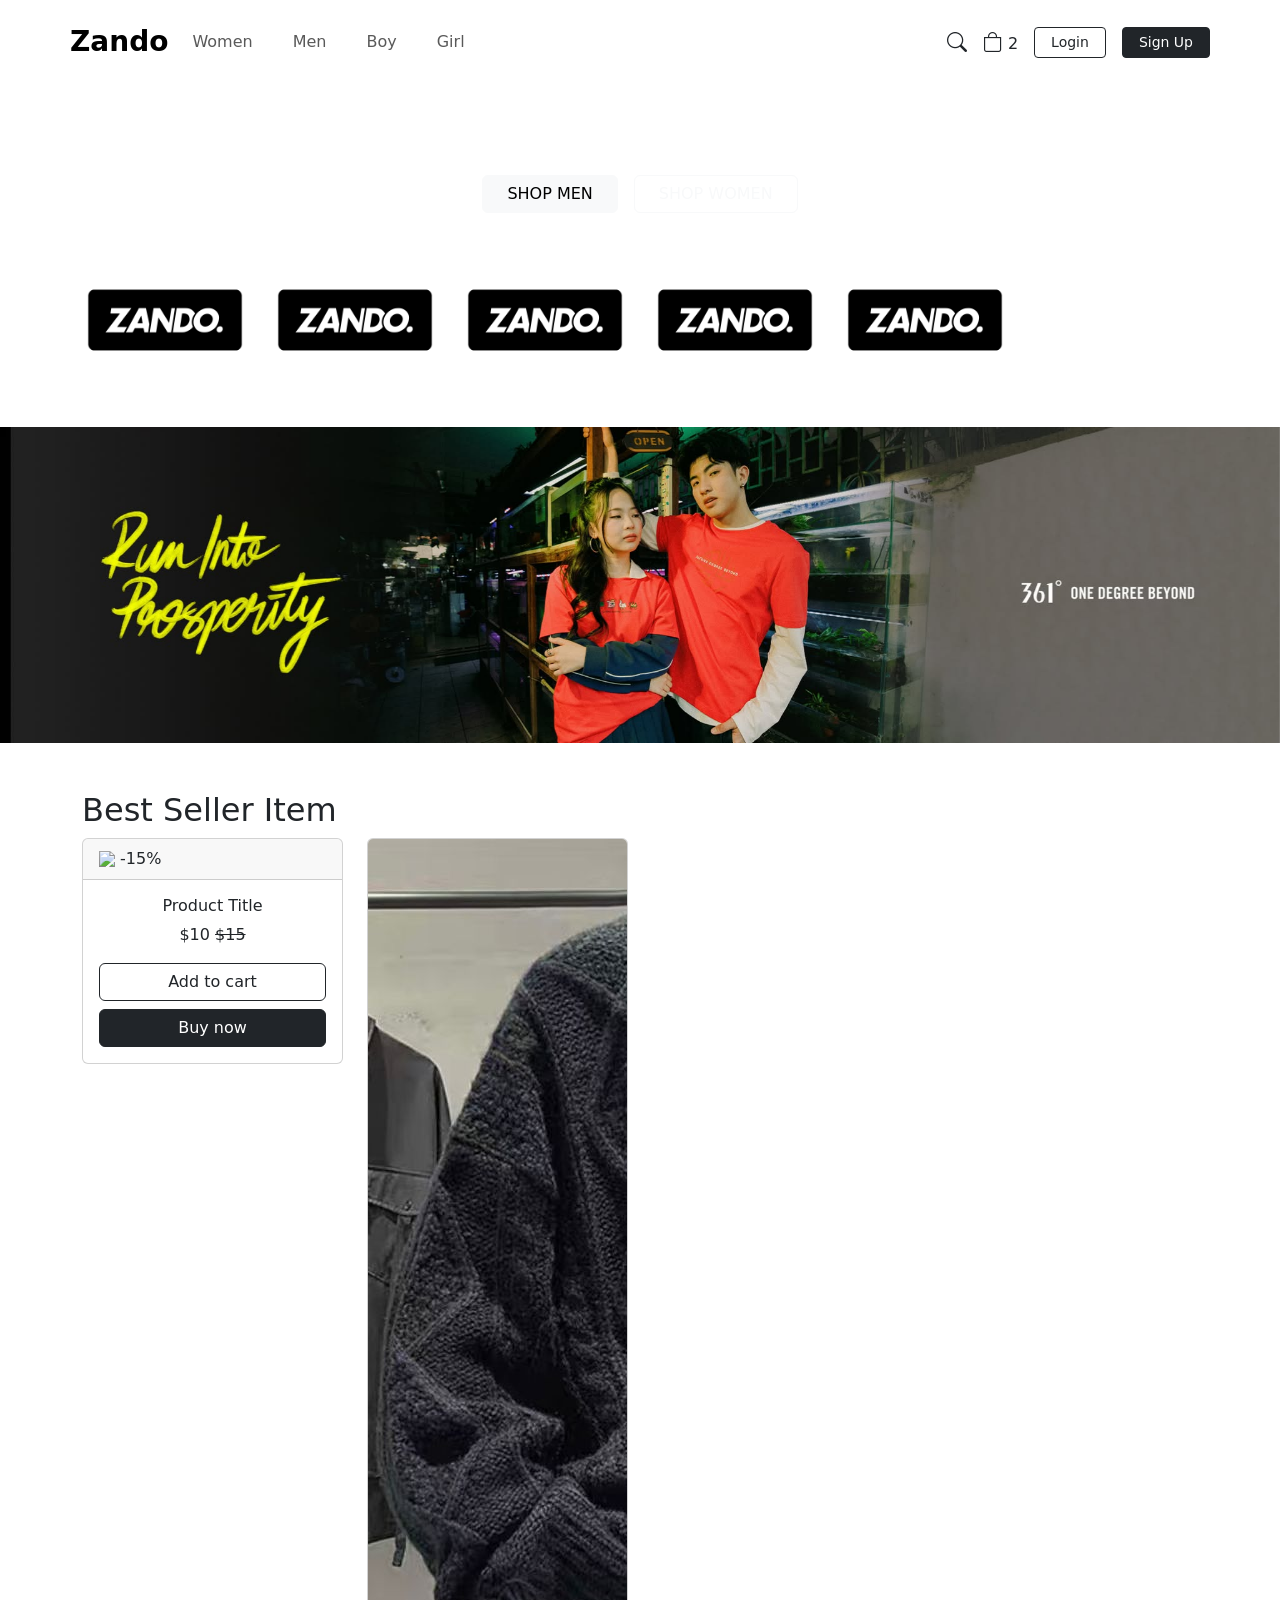
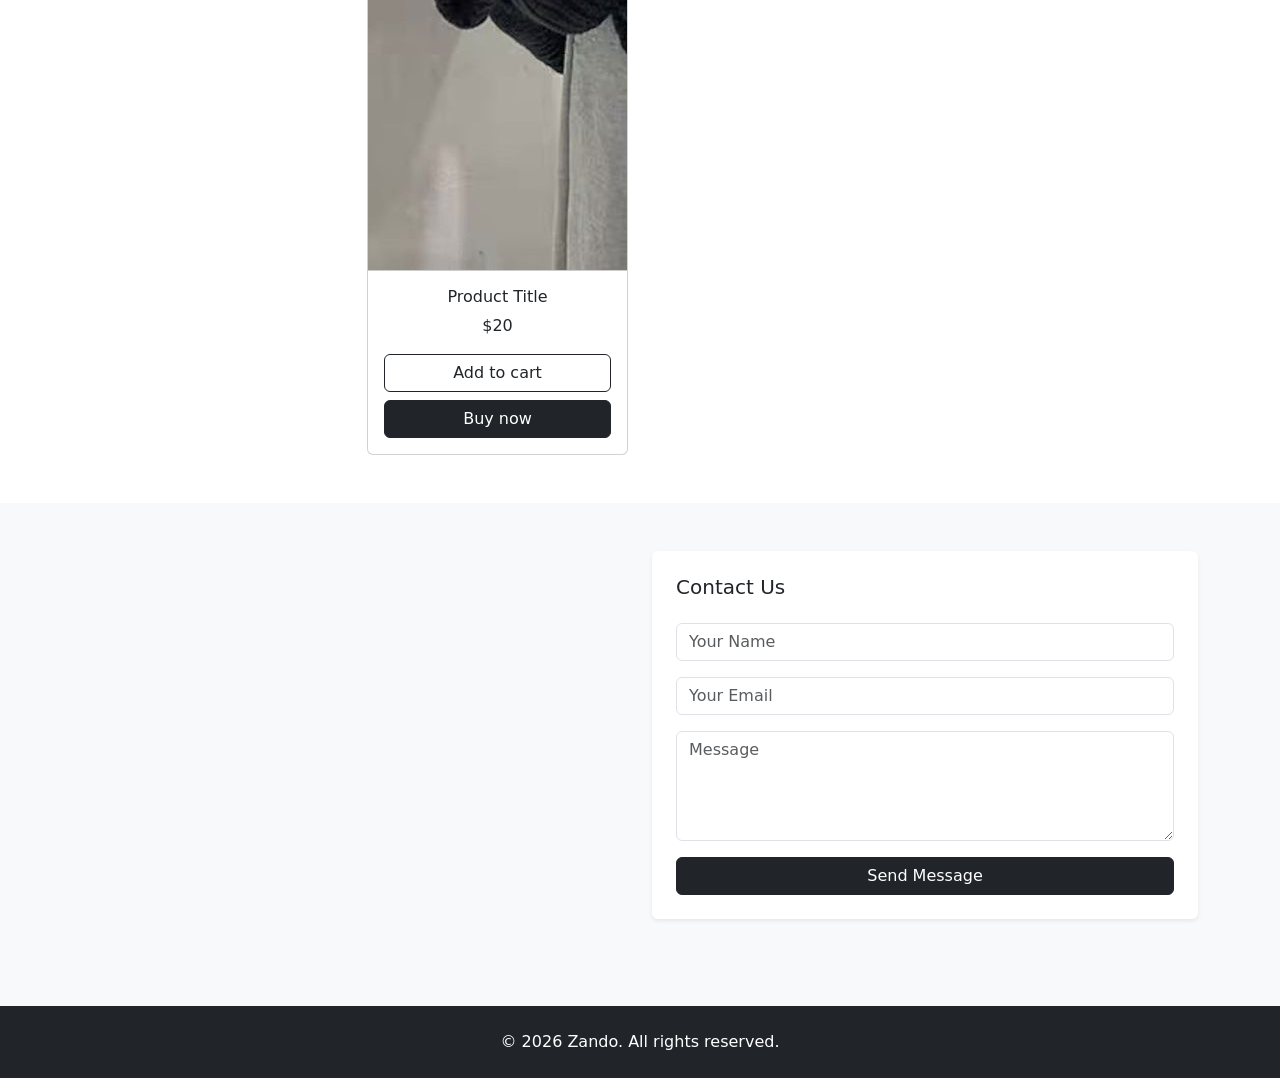
==== index.html @ ceed3d9d "add project files" ====
<!doctype html>
<html lang="en">
<head>
<meta charset="UTF-8" />
<meta name="viewport" content="width=device-width, initial-scale=1.0" />
<title>Zando</title>

<link rel="stylesheet" href="./bootstrap/css/bootstrap.min.css" />
<link rel="stylesheet" href="https://cdn.jsdelivr.net/npm/bootstrap-icons@1.13.1/font/bootstrap-icons.min.css"/>
<link rel="stylesheet" href="style.css" />

</head>
<body>

<!-- ================= HEADER ================= -->
<header class="sticky-top bg-white">
  <nav class="container navbar navbar-expand-lg py-3">

    <a class="navbar-brand fw-bold fs-3" href="#">Zando</a>

    <button class="navbar-toggler" data-bs-toggle="collapse" data-bs-target="#mainNav">
      <span class="navbar-toggler-icon"></span>
    </button>

    <div class="collapse navbar-collapse justify-content-between" id="mainNav">

      <ul class="navbar-nav gap-lg-4">
        <li class="nav-item"><a class="nav-link" href="#">Women</a></li>
        <li class="nav-item"><a class="nav-link" href="#">Men</a></li>
        <li class="nav-item"><a class="nav-link" href="#">Boy</a></li>
        <li class="nav-item"><a class="nav-link" href="#">Girl</a></li>
      </ul>

      <div class="d-flex align-items-center gap-3">
        <i class="bi bi-search fs-5"></i>
        <div class="position-relative">
          <i class="bi bi-bag fs-5"></i>
          <span class="cart-badge">2</span>
        </div>
        <button class="btn btn-outline-dark btn-sm px-3">Login</button>
        <button class="btn btn-dark btn-sm px-3">Sign Up</button>
      </div>

    </div>
  </nav>
</header>


<!-- ================= HERO BANNER ================= -->
<section id="banner-img" class="d-flex align-items-center justify-content-center text-center">
  <div>
    <h1 class="display-4 fw-bold text-white">New Collection 2026</h1>
    <div class="mt-4 d-flex gap-3 justify-content-center">
      <button class="btn btn-light px-4">SHOP MEN</button>
      <button class="btn btn-outline-light px-4">SHOP WOMEN</button>
    </div>
  </div>
</section>


<!-- ================= LOGO SECTION ================= -->
<div class="container py-4">
  <div class="row text-center g-4">
    <div class="col-6 col-md-3 col-lg-2"><img src="./assets/icon/Zando_Web-1.png" class="img-fluid logo-img"></div>
    <div class="col-6 col-md-3 col-lg-2"><img src="./assets/icon/Zando_Web-1.png" class="img-fluid logo-img"></div>
    <div class="col-6 col-md-3 col-lg-2"><img src="./assets/icon/Zando_Web-1.png" class="img-fluid logo-img"></div>
    <div class="col-6 col-md-3 col-lg-2"><img src="./assets/icon/Zando_Web-1.png" class="img-fluid logo-img"></div>
    <div class="col-6 col-md-3 col-lg-2"><img src="./assets/icon/Zando_Web-1.png" class="img-fluid logo-img"></div>
  </div>
</div>


<!-- ================= CAROUSEL ================= -->
<div id="carouselExample" class="carousel slide" data-bs-ride="carousel">
  <div class="carousel-inner">

    <div class="carousel-item active">
      <img src="./assets/image/banner1.jpg" class="d-block w-100">
    </div>

    <div class="carousel-item">
      <img src="./assets/image/banner2.jpg" class="d-block w-100">
    </div>

    <div class="carousel-item">
      <img src="./assets/image/banner3.jpg" class="d-block w-100">
    </div>

  </div>
</div>


<!-- ================= PRODUCT SECTION ================= -->
<section class="container py-5">
<h2>Best Seller Item</h2>
<div class="row g-4">

<!-- Product Card -->
<div class="col-12 col-md-6 col-lg-3">
  <div class="card product-card">
    <div class="card-header">
      <img src="./assets/image/cloth1.jpg">
      <span class="discount">-15%</span>
    </div>
    <div class="card-body text-center">
      <h6>Product Title</h6>
      <p class="price">$10 <del>$15</del></p>
      <button class="btn btn-outline-dark w-100 mb-2">Add to cart</button>
      <button class="btn btn-dark w-100">Buy now</button>
    </div>
  </div>
</div>

<!-- Duplicate cards as needed -->
<div class="col-12 col-md-6 col-lg-3">
  <div class="card product-card">
    <div class="card-header p-0 position-relative overflow-hidden">
      <img src="./assets/image/clothes1.jpg">
    </div>
    <div class="card-body text-center">
      <h6>Product Title</h6>
      <p class="price">$20</p>
      <button class="btn btn-outline-dark w-100 mb-2">Add to cart</button>
      <button class="btn btn-dark w-100">Buy now</button>
    </div>
  </div>
</div>

</div>
</section>


<!-- ================= CONTACT SECTION ================= -->
<section class="contact-section py-5 bg-light">
<div class="container">
<div class="row g-4">

<div class="col-md-6">
<iframe 
src="https://www.google.com/maps/embed?pb=!1m18!1m12!1m3!1d3919.419460138427!2d104.94253187490253!3d11.556373188633155!2m3!1f0!2f0!3f0!3m2!1i1024!2i768!4f13.1!3m3!1m2!1s0x310951adb4d4041d%3A0x8a90e729f62ad800!2sETEC%20Center!5e0!3m2!1sen!2skh!4v1690000000000"
width="100%" height="400" style="border:0;" loading="lazy"></iframe>
</div>

<div class="col-md-6">
<form class="p-4 bg-white shadow-sm rounded">
<h5 class="mb-4">Contact Us</h5>
<input type="text" class="form-control mb-3" placeholder="Your Name">
<input type="email" class="form-control mb-3" placeholder="Your Email">
<textarea class="form-control mb-3" rows="4" placeholder="Message"></textarea>
<button class="btn btn-dark w-100">Send Message</button>
</form>
</div>

</div>
</div>
</section>


<footer class="bg-dark text-white text-center py-4">
<p class="mb-0">© 2026 Zando. All rights reserved.</p>
</footer>

<script src="./bootstrap/js/bootstrap.bundle.min.js"></script>
</body>
</html>
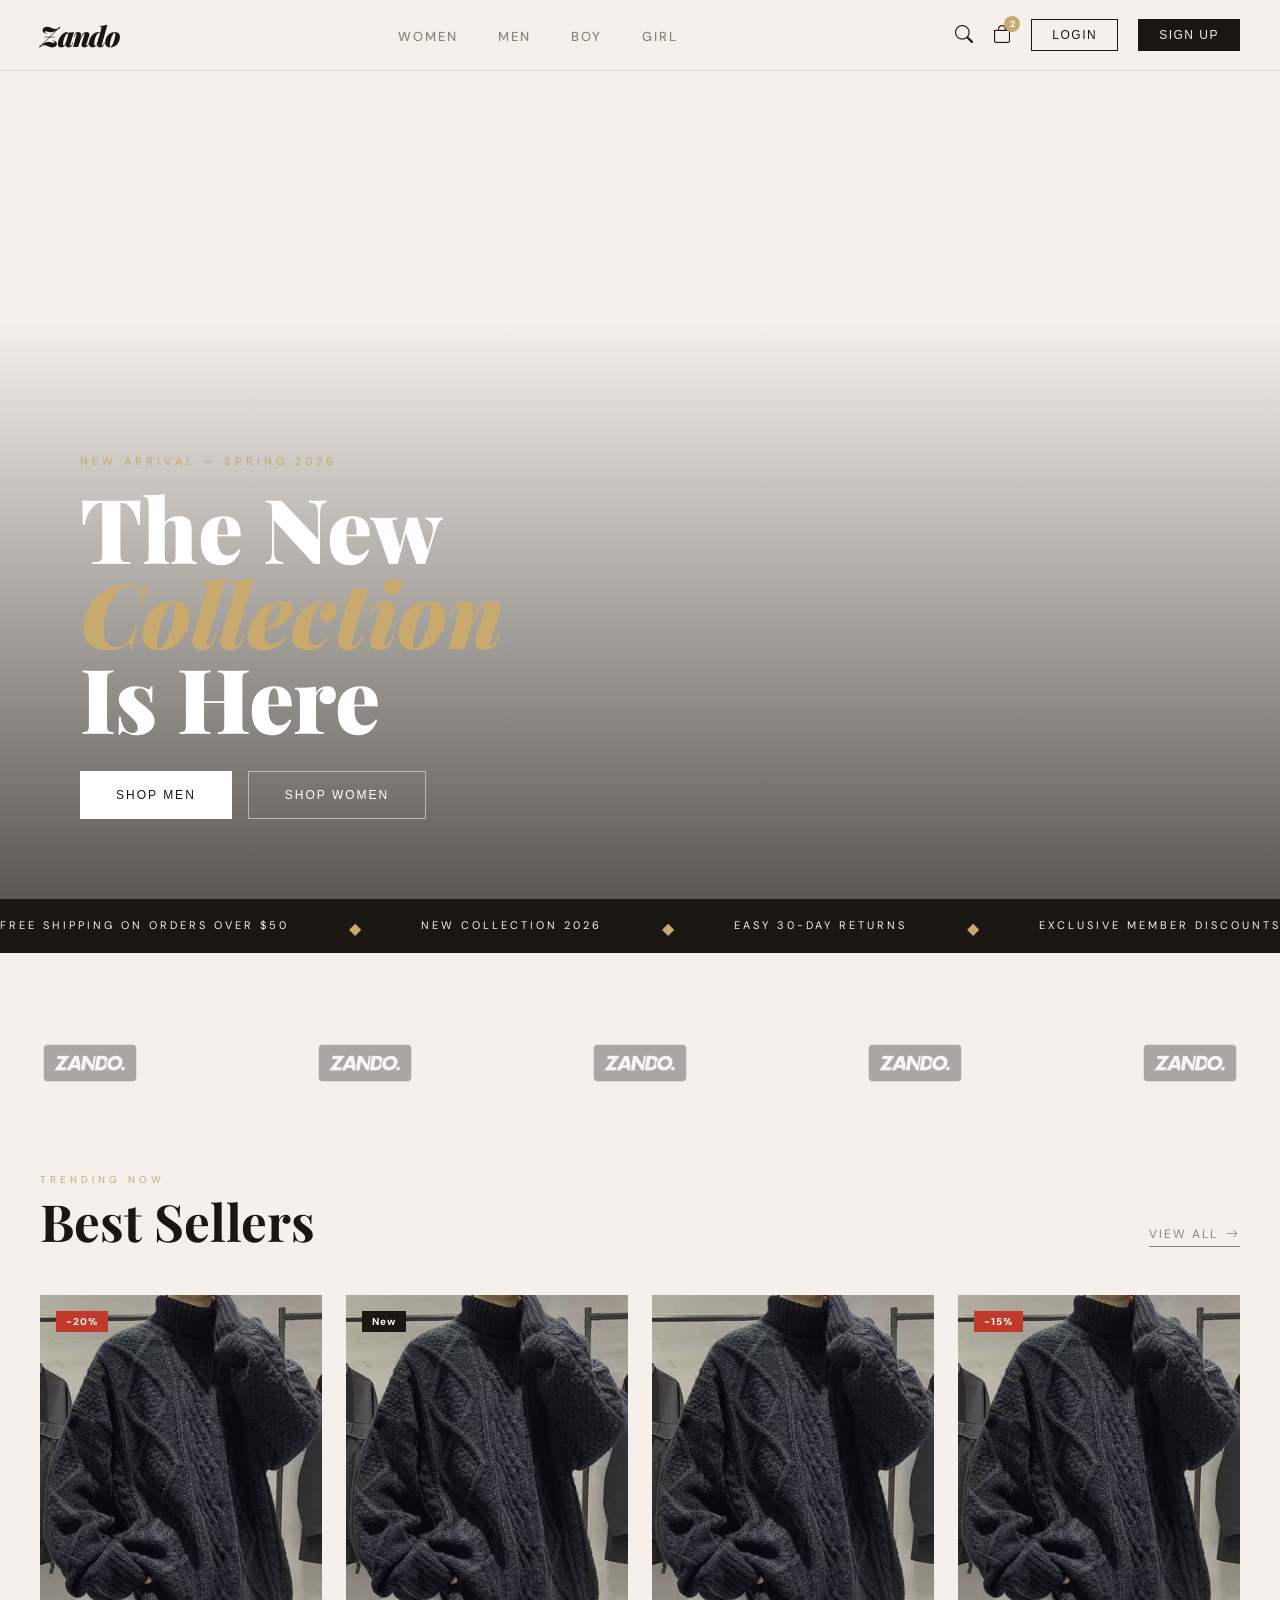
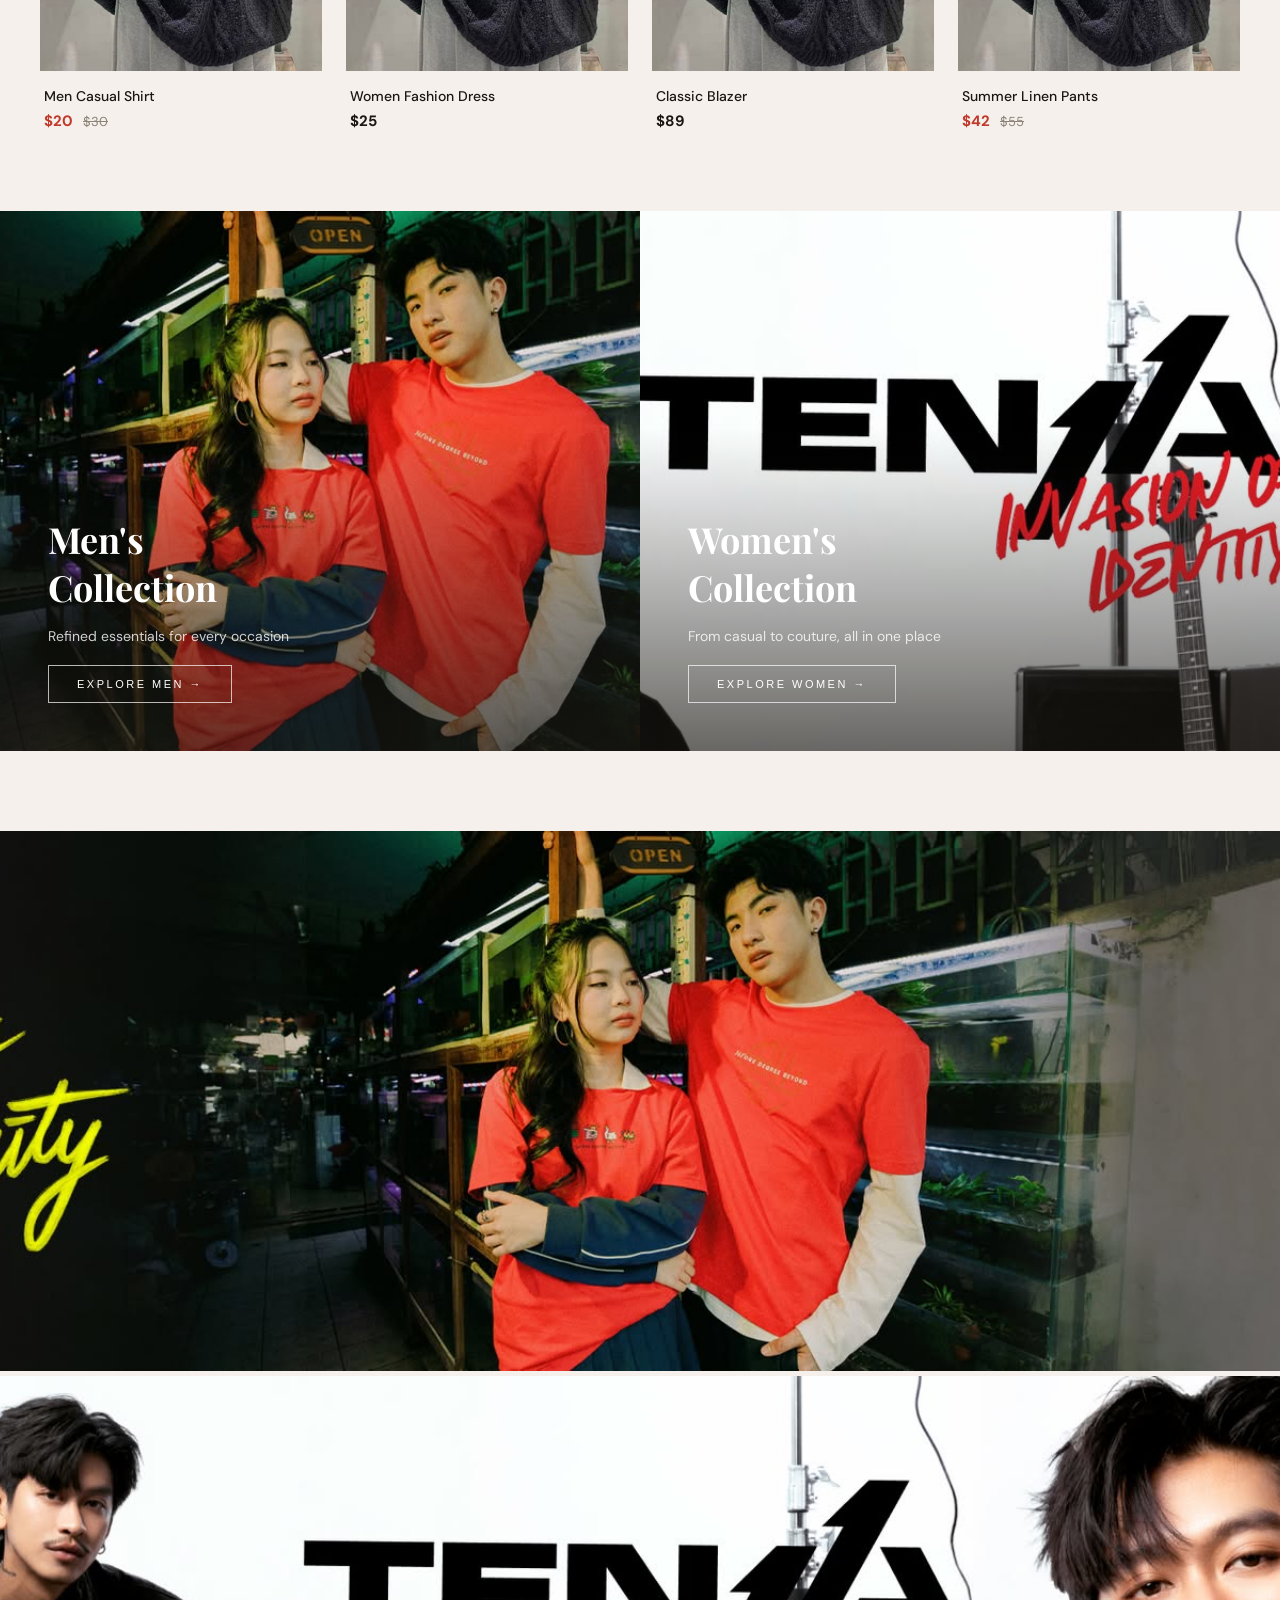
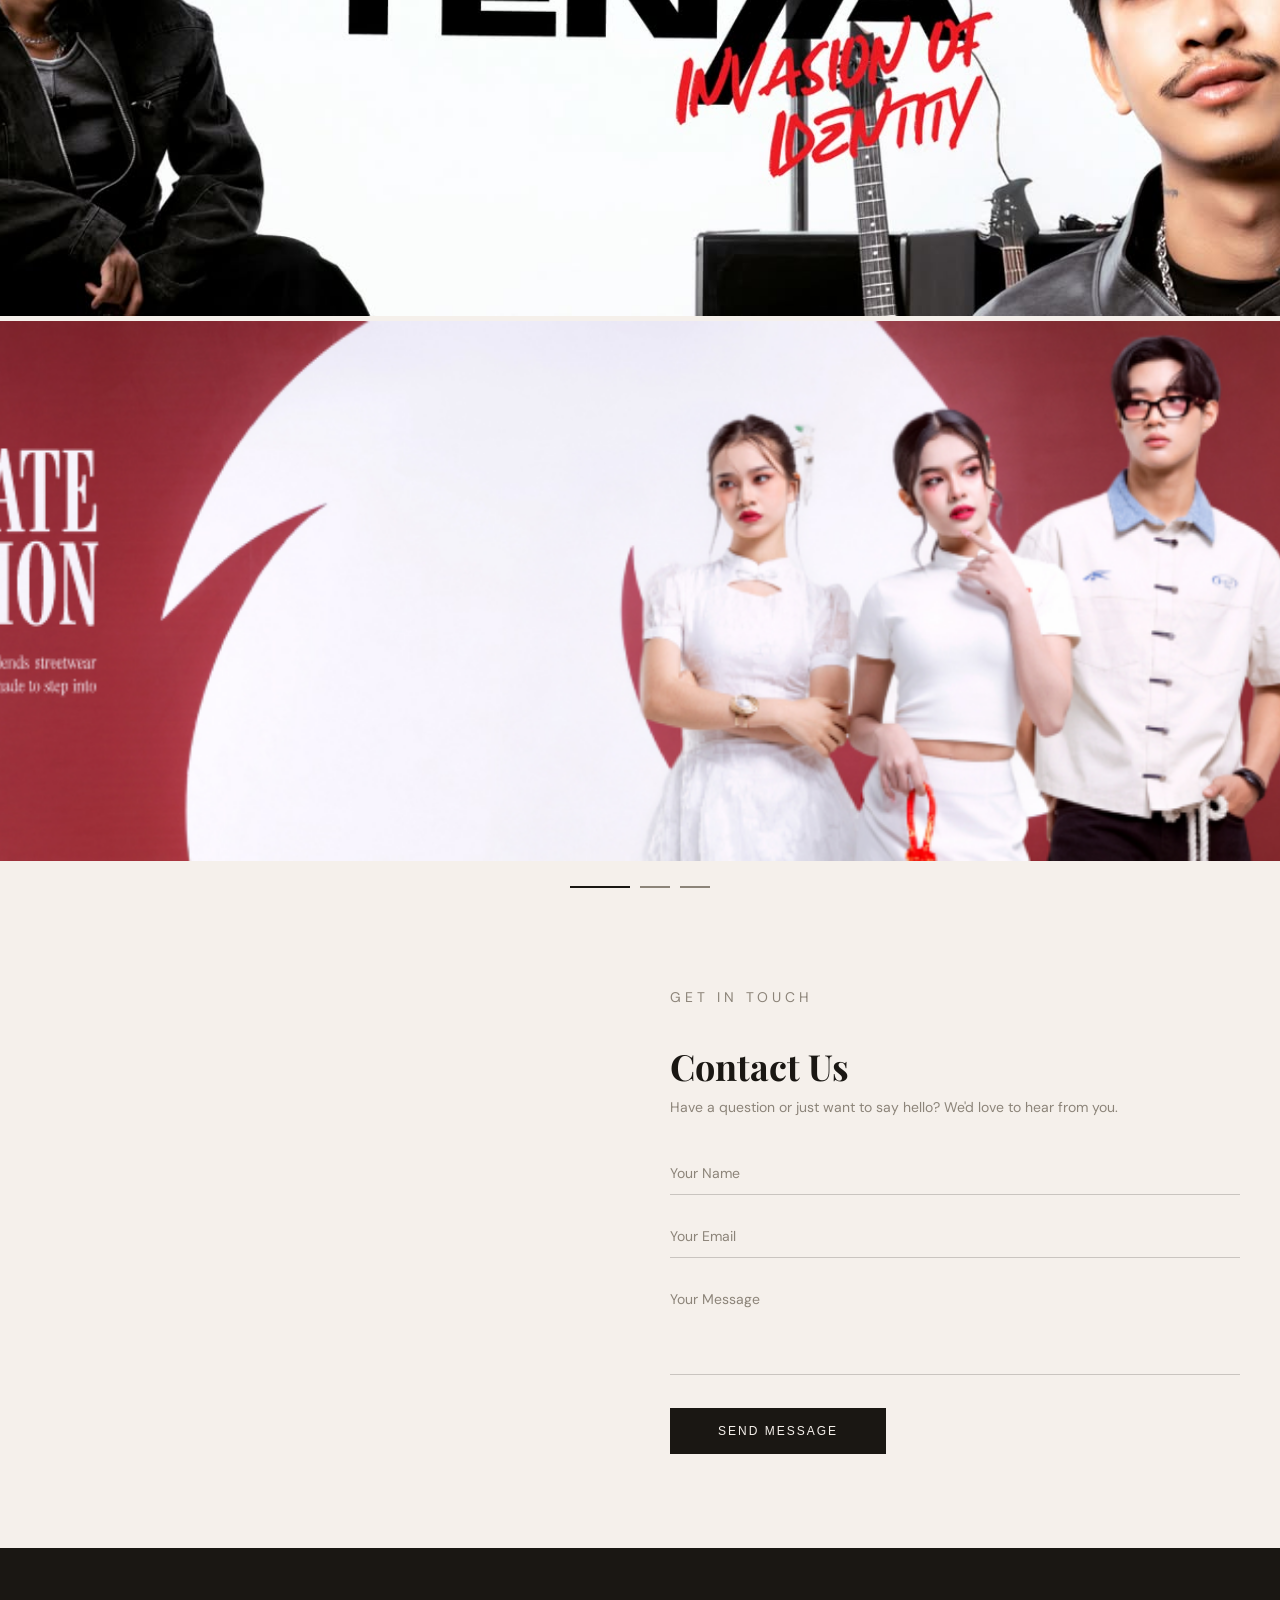
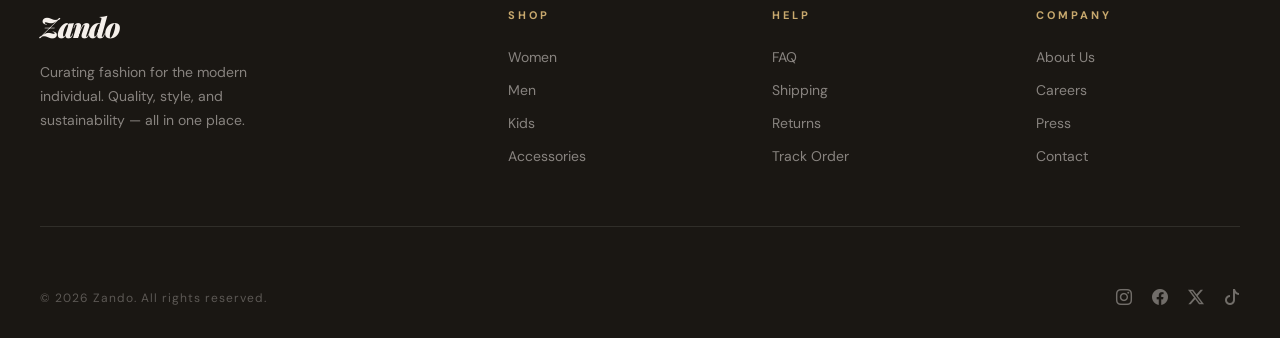
==== commit f049aba7: "Update" ====
--- a/index.html
+++ b/index.html
@@ -1,165 +1,348 @@
 <!doctype html>
 <html lang="en">
-<head>
-<meta charset="UTF-8" />
-<meta name="viewport" content="width=device-width, initial-scale=1.0" />
-<title>Zando</title>
-
-<link rel="stylesheet" href="./bootstrap/css/bootstrap.min.css" />
-<link rel="stylesheet" href="https://cdn.jsdelivr.net/npm/bootstrap-icons@1.13.1/font/bootstrap-icons.min.css"/>
-<link rel="stylesheet" href="style.css" />
-
-</head>
-<body>
-
-<!-- ================= HEADER ================= -->
-<header class="sticky-top bg-white">
-  <nav class="container navbar navbar-expand-lg py-3">
-
-    <a class="navbar-brand fw-bold fs-3" href="#">Zando</a>
-
-    <button class="navbar-toggler" data-bs-toggle="collapse" data-bs-target="#mainNav">
-      <span class="navbar-toggler-icon"></span>
-    </button>
-
-    <div class="collapse navbar-collapse justify-content-between" id="mainNav">
-
-      <ul class="navbar-nav gap-lg-4">
-        <li class="nav-item"><a class="nav-link" href="#">Women</a></li>
-        <li class="nav-item"><a class="nav-link" href="#">Men</a></li>
-        <li class="nav-item"><a class="nav-link" href="#">Boy</a></li>
-        <li class="nav-item"><a class="nav-link" href="#">Girl</a></li>
-      </ul>
-
-      <div class="d-flex align-items-center gap-3">
-        <i class="bi bi-search fs-5"></i>
-        <div class="position-relative">
-          <i class="bi bi-bag fs-5"></i>
-          <span class="cart-badge">2</span>
-        </div>
-        <button class="btn btn-outline-dark btn-sm px-3">Login</button>
-        <button class="btn btn-dark btn-sm px-3">Sign Up</button>
-      </div>
-
+  <head>
+    <meta charset="UTF-8" />
+    <meta name="viewport" content="width=device-width, initial-scale=1.0" />
+    <title>Zando — New Collection 2026</title>
+    <link rel="preconnect" href="https://fonts.googleapis.com" />
+    <link rel="preconnect" href="https://fonts.gstatic.com" crossorigin />
+    <link
+      href="https://fonts.googleapis.com/css2?family=Playfair+Display:ital,wght@0,400;0,700;0,900;1,400;1,700&family=DM+Sans:wght@300;400;500&display=swap"
+      rel="stylesheet"
+    />
+    <link
+      rel="stylesheet"
+      href="https://cdn.jsdelivr.net/npm/bootstrap-icons@1.13.1/font/bootstrap-icons.min.css"
+    />
+    <link rel="stylesheet" href="./style/style.css" />
+  </head>
+  <body>
+    <!-- ── HEADER ── -->
+    <header>
+      <nav>
+        <a class="logo" href="#">Zando</a>
+        <ul class="nav-links">
+          <li><a href="#">Women</a></li>
+          <li><a href="#">Men</a></li>
+          <li><a href="#">Boy</a></li>
+          <li><a href="#">Girl</a></li>
+        </ul>
+        <div class="nav-actions">
+          <span class="nav-icon"><i class="bi bi-search"></i></span>
+          <span class="nav-icon">
+            <i class="bi bi-bag"></i>
+            <span class="cart-badge">2</span>
+          </span>
+          <button class="btn-login">Login</button>
+          <button class="btn-signup">Sign Up</button>
+        </div>
+      </nav>
+    </header>
+
+    <!-- ── HERO ── -->
+    <section class="hero">
+      <div class="hero-content">
+        <p class="hero-eyebrow">New Arrival — Spring 2026</p>
+        <h1>The New<br /><em>Collection</em><br />Is Here</h1>
+        <div class="hero-cta">
+          <button class="btn-hero-primary">Shop Men</button>
+          <button class="btn-hero-secondary">Shop Women</button>
+        </div>
+      </div>
+    </section>
+
+    <!-- ── TICKER ── -->
+    <div class="ticker">
+      <div class="ticker-inner">
+        <span class="ticker-item">Free Shipping on Orders Over $50</span>
+        <span class="ticker-dot">◆</span>
+        <span class="ticker-item">New Collection 2026</span>
+        <span class="ticker-dot">◆</span>
+        <span class="ticker-item">Easy 30-Day Returns</span>
+        <span class="ticker-dot">◆</span>
+        <span class="ticker-item">Exclusive Member Discounts</span>
+        <span class="ticker-dot">◆</span>
+        <span class="ticker-item">Free Shipping on Orders Over $50</span>
+        <span class="ticker-dot">◆</span>
+        <span class="ticker-item">New Collection 2026</span>
+        <span class="ticker-dot">◆</span>
+        <span class="ticker-item">Easy 30-Day Returns</span>
+        <span class="ticker-dot">◆</span>
+        <span class="ticker-item">Exclusive Member Discounts</span>
+        <span class="ticker-dot">◆</span>
+      </div>
     </div>
-  </nav>
-</header>
-
-
-<!-- ================= HERO BANNER ================= -->
-<section id="banner-img" class="d-flex align-items-center justify-content-center text-center">
-  <div>
-    <h1 class="display-4 fw-bold text-white">New Collection 2026</h1>
-    <div class="mt-4 d-flex gap-3 justify-content-center">
-      <button class="btn btn-light px-4">SHOP MEN</button>
-      <button class="btn btn-outline-light px-4">SHOP WOMEN</button>
+
+    <!-- ── BRAND LOGOS ── -->
+    <div class="brands">
+      <div class="brands-grid">
+        <img
+          src="./assets/icon/Zando_Web-1.png"
+          class="brand-logo"
+          alt="Brand"
+        />
+        <img
+          src="./assets/icon/Zando_Web-1.png"
+          class="brand-logo"
+          alt="Brand"
+        />
+        <img
+          src="./assets/icon/Zando_Web-1.png"
+          class="brand-logo"
+          alt="Brand"
+        />
+        <img
+          src="./assets/icon/Zando_Web-1.png"
+          class="brand-logo"
+          alt="Brand"
+        />
+        <img
+          src="./assets/icon/Zando_Web-1.png"
+          class="brand-logo"
+          alt="Brand"
+        />
+      </div>
     </div>
-  </div>
-</section>
-
-
-<!-- ================= LOGO SECTION ================= -->
-<div class="container py-4">
-  <div class="row text-center g-4">
-    <div class="col-6 col-md-3 col-lg-2"><img src="./assets/icon/Zando_Web-1.png" class="img-fluid logo-img"></div>
-    <div class="col-6 col-md-3 col-lg-2"><img src="./assets/icon/Zando_Web-1.png" class="img-fluid logo-img"></div>
-    <div class="col-6 col-md-3 col-lg-2"><img src="./assets/icon/Zando_Web-1.png" class="img-fluid logo-img"></div>
-    <div class="col-6 col-md-3 col-lg-2"><img src="./assets/icon/Zando_Web-1.png" class="img-fluid logo-img"></div>
-    <div class="col-6 col-md-3 col-lg-2"><img src="./assets/icon/Zando_Web-1.png" class="img-fluid logo-img"></div>
-  </div>
-</div>
-
-
-<!-- ================= CAROUSEL ================= -->
-<div id="carouselExample" class="carousel slide" data-bs-ride="carousel">
-  <div class="carousel-inner">
-
-    <div class="carousel-item active">
-      <img src="./assets/image/banner1.jpg" class="d-block w-100">
+
+    <!-- ── BEST SELLERS ── -->
+    <section class="products-section">
+      <div class="section-header">
+        <div>
+          <p class="section-label">Trending Now</p>
+          <h2 class="section-title">Best Sellers</h2>
+        </div>
+        <a href="#" class="view-all"
+          >View All <i class="bi bi-arrow-right"></i
+        ></a>
+      </div>
+
+      <div class="products-grid">
+        <!-- Product 1 -->
+        <div class="product-card">
+          <div class="product-img-wrap">
+            <img src="./assets/image/clothes1.jpg" alt="Men Casual Shirt" />
+            <span class="badge-discount">−20%</span>
+            <button class="product-wishlist">
+              <i class="bi bi-heart"></i>
+            </button>
+            <div class="product-actions">
+              <button>Add to Cart</button>
+              <button>Buy Now</button>
+            </div>
+          </div>
+          <div class="product-info">
+            <p class="product-name">Men Casual Shirt</p>
+            <p class="product-price">
+              <span class="sale">$20</span> <del>$30</del>
+            </p>
+          </div>
+        </div>
+
+        <!-- Product 2 -->
+        <div class="product-card">
+          <div class="product-img-wrap">
+            <img src="./assets/image/clothes1.jpg" alt="Women Fashion Dress" />
+            <span class="badge-new">New</span>
+            <button class="product-wishlist">
+              <i class="bi bi-heart"></i>
+            </button>
+            <div class="product-actions">
+              <button>Add to Cart</button>
+              <button>Buy Now</button>
+            </div>
+          </div>
+          <div class="product-info">
+            <p class="product-name">Women Fashion Dress</p>
+            <p class="product-price">$25</p>
+          </div>
+        </div>
+
+        <!-- Product 3 -->
+        <div class="product-card">
+          <div class="product-img-wrap">
+            <img src="./assets/image/clothes1.jpg" alt="Classic Blazer" />
+            <button class="product-wishlist">
+              <i class="bi bi-heart"></i>
+            </button>
+            <div class="product-actions">
+              <button>Add to Cart</button>
+              <button>Buy Now</button>
+            </div>
+          </div>
+          <div class="product-info">
+            <p class="product-name">Classic Blazer</p>
+            <p class="product-price">$89</p>
+          </div>
+        </div>
+
+        <!-- Product 4 -->
+        <div class="product-card">
+          <div class="product-img-wrap">
+            <img src="./assets/image/clothes1.jpg" alt="Summer Linen Pants" />
+            <span class="badge-discount">−15%</span>
+            <button class="product-wishlist">
+              <i class="bi bi-heart"></i>
+            </button>
+            <div class="product-actions">
+              <button>Add to Cart</button>
+              <button>Buy Now</button>
+            </div>
+          </div>
+          <div class="product-info">
+            <p class="product-name">Summer Linen Pants</p>
+            <p class="product-price">
+              <span class="sale">$42</span> <del>$55</del>
+            </p>
+          </div>
+        </div>
+      </div>
+    </section>
+
+    <!-- ── SPLIT PROMO BANNER ── -->
+    <div class="split-banner">
+      <div class="split-panel">
+        <img src="./assets/image/banner1.jpg" alt="Men Collection" />
+        <div class="split-content">
+          <h3>Men's<br />Collection</h3>
+          <p style="font-size: 14px; margin-bottom: 20px; opacity: 0.8">
+            Refined essentials for every occasion
+          </p>
+          <button class="btn-split">Explore Men →</button>
+        </div>
+      </div>
+      <div class="split-panel">
+        <img src="./assets/image/banner2.jpg" alt="Women Collection" />
+        <div class="split-content">
+          <h3>Women's<br />Collection</h3>
+          <p style="font-size: 14px; margin-bottom: 20px; opacity: 0.8">
+            From casual to couture, all in one place
+          </p>
+          <button class="btn-split">Explore Women →</button>
+        </div>
+      </div>
     </div>
 
-    <div class="carousel-item">
-      <img src="./assets/image/banner2.jpg" class="d-block w-100">
+    <!-- ── CAROUSEL ── -->
+    <div class="carousel-section">
+      <div id="mainCarousel" class="carousel slide" data-bs-ride="carousel">
+        <div class="carousel-inner">
+          <div class="carousel-item active">
+            <img src="./assets/image/banner1.jpg" alt="Banner 1" />
+          </div>
+          <div class="carousel-item">
+            <img src="./assets/image/banner2.jpg" alt="Banner 2" />
+          </div>
+          <div class="carousel-item">
+            <img src="./assets/image/banner3.jpg" alt="Banner 3" />
+          </div>
+        </div>
+      </div>
+      <div class="carousel-indicators-custom">
+        <button class="ci active" onclick="goTo(0)"></button>
+        <button class="ci" onclick="goTo(1)"></button>
+        <button class="ci" onclick="goTo(2)"></button>
+      </div>
     </div>
 
-    <div class="carousel-item">
-      <img src="./assets/image/banner3.jpg" class="d-block w-100">
-    </div>
-
-  </div>
-</div>
-
-
-<!-- ================= PRODUCT SECTION ================= -->
-<section class="container py-5">
-<h2>Best Seller Item</h2>
-<div class="row g-4">
-
-<!-- Product Card -->
-<div class="col-12 col-md-6 col-lg-3">
-  <div class="card product-card">
-    <div class="card-header">
-      <img src="./assets/image/cloth1.jpg">
-      <span class="discount">-15%</span>
-    </div>
-    <div class="card-body text-center">
-      <h6>Product Title</h6>
-      <p class="price">$10 <del>$15</del></p>
-      <button class="btn btn-outline-dark w-100 mb-2">Add to cart</button>
-      <button class="btn btn-dark w-100">Buy now</button>
-    </div>
-  </div>
-</div>
-
-<!-- Duplicate cards as needed -->
-<div class="col-12 col-md-6 col-lg-3">
-  <div class="card product-card">
-    <div class="card-header p-0 position-relative overflow-hidden">
-      <img src="./assets/image/clothes1.jpg">
-    </div>
-    <div class="card-body text-center">
-      <h6>Product Title</h6>
-      <p class="price">$20</p>
-      <button class="btn btn-outline-dark w-100 mb-2">Add to cart</button>
-      <button class="btn btn-dark w-100">Buy now</button>
-    </div>
-  </div>
-</div>
-
-</div>
-</section>
-
-
-<!-- ================= CONTACT SECTION ================= -->
-<section class="contact-section py-5 bg-light">
-<div class="container">
-<div class="row g-4">
-
-<div class="col-md-6">
-<iframe 
-src="https://www.google.com/maps/embed?pb=!1m18!1m12!1m3!1d3919.419460138427!2d104.94253187490253!3d11.556373188633155!2m3!1f0!2f0!3f0!3m2!1i1024!2i768!4f13.1!3m3!1m2!1s0x310951adb4d4041d%3A0x8a90e729f62ad800!2sETEC%20Center!5e0!3m2!1sen!2skh!4v1690000000000"
-width="100%" height="400" style="border:0;" loading="lazy"></iframe>
-</div>
-
-<div class="col-md-6">
-<form class="p-4 bg-white shadow-sm rounded">
-<h5 class="mb-4">Contact Us</h5>
-<input type="text" class="form-control mb-3" placeholder="Your Name">
-<input type="email" class="form-control mb-3" placeholder="Your Email">
-<textarea class="form-control mb-3" rows="4" placeholder="Message"></textarea>
-<button class="btn btn-dark w-100">Send Message</button>
-</form>
-</div>
-
-</div>
-</div>
-</section>
-
-
-<footer class="bg-dark text-white text-center py-4">
-<p class="mb-0">© 2026 Zando. All rights reserved.</p>
-</footer>
-
-<script src="./bootstrap/js/bootstrap.bundle.min.js"></script>
-</body>
-</html>+    <!-- ── CONTACT ── -->
+    <section class="contact-section">
+      <div class="contact-grid">
+        <iframe
+          class="contact-map"
+          src="https://www.google.com/maps/embed?pb=!1m18!1m12!1m3!1d3919.419460138427!2d104.94253187490253!3d11.556373188633155!2m3!1f0!2f0!3f0!3m2!1i1024!2i768!4f13.1!3m3!1m2!1s0x310951adb4d4041d%3A0x8a90e729f62ad800!2sETEC%20Center!5e0!3m2!1sen!2skh!4v1690000000000"
+          loading="lazy"
+        ></iframe>
+
+        <div class="contact-form-wrap">
+          <p class="section-label">Get in Touch</p>
+          <h3>Contact Us</h3>
+          <p>
+            Have a question or just want to say hello? We'd love to hear from
+            you.
+          </p>
+          <div class="form-field">
+            <input type="text" placeholder="Your Name" />
+          </div>
+          <div class="form-field">
+            <input type="email" placeholder="Your Email" />
+          </div>
+          <div class="form-field">
+            <textarea rows="4" placeholder="Your Message"></textarea>
+          </div>
+          <button class="btn-send">Send Message</button>
+        </div>
+      </div>
+    </section>
+
+    <!-- ── FOOTER ── -->
+    <footer>
+      <div class="footer-inner">
+        <div class="footer-top">
+          <div class="footer-brand">
+            <a class="logo" href="#">Zando</a>
+            <p>
+              Curating fashion for the modern individual. Quality, style, and
+              sustainability — all in one place.
+            </p>
+          </div>
+          <div class="footer-col">
+            <h5>Shop</h5>
+            <ul>
+              <li><a href="#">Women</a></li>
+              <li><a href="#">Men</a></li>
+              <li><a href="#">Kids</a></li>
+              <li><a href="#">Accessories</a></li>
+            </ul>
+          </div>
+          <div class="footer-col">
+            <h5>Help</h5>
+            <ul>
+              <li><a href="#">FAQ</a></li>
+              <li><a href="#">Shipping</a></li>
+              <li><a href="#">Returns</a></li>
+              <li><a href="#">Track Order</a></li>
+            </ul>
+          </div>
+          <div class="footer-col">
+            <h5>Company</h5>
+            <ul>
+              <li><a href="#">About Us</a></li>
+              <li><a href="#">Careers</a></li>
+              <li><a href="#">Press</a></li>
+              <li><a href="#">Contact</a></li>
+            </ul>
+          </div>
+        </div>
+        <div class="footer-bottom">
+          <p>© 2026 Zando. All rights reserved.</p>
+          <div class="social-links">
+            <a href="#"><i class="bi bi-instagram"></i></a>
+            <a href="#"><i class="bi bi-facebook"></i></a>
+            <a href="#"><i class="bi bi-twitter-x"></i></a>
+            <a href="#"><i class="bi bi-tiktok"></i></a>
+          </div>
+        </div>
+      </div>
+    </footer>
+
+    <script src="./bootstrap/js/bootstrap.bundle.min.js"></script>
+    <script>
+      // Custom carousel indicator sync
+      const carousel = document.getElementById("mainCarousel");
+      const indicators = document.querySelectorAll(".ci");
+
+      if (carousel) {
+        carousel.addEventListener("slid.bs.carousel", (e) => {
+          indicators.forEach((ci) => ci.classList.remove("active"));
+          indicators[e.to]?.classList.add("active");
+        });
+      }
+
+      function goTo(index) {
+        if (!carousel) return;
+        const bsCarousel = bootstrap.Carousel.getOrCreateInstance(carousel);
+        bsCarousel.to(index);
+      }
+    </script>
+  </body>
+</html>
--- a/style/style.css
+++ b/style/style.css
@@ -0,0 +1,736 @@
+:root {
+      --cream: #f5f0eb;
+      --ink: #1a1713;
+      --warm-gray: #8c8479;
+      --accent: #c8a96e;
+      --red: #c0392b;
+      --white: #ffffff;
+    }
+
+    *, *::before, *::after { margin: 0; padding: 0; box-sizing: border-box; }
+
+    html { scroll-behavior: smooth; }
+
+    body {
+      font-family: 'DM Sans', sans-serif;
+      background: var(--cream);
+      color: var(--ink);
+      overflow-x: hidden;
+    }
+
+    /* ── HEADER ── */
+    header {
+      position: sticky;
+      top: 0;
+      z-index: 100;
+      background: var(--cream);
+      border-bottom: 1px solid rgba(26,23,19,0.1);
+      backdrop-filter: blur(12px);
+    }
+
+    nav {
+      max-width: 1400px;
+      margin: 0 auto;
+      padding: 0 40px;
+      height: 70px;
+      display: flex;
+      align-items: center;
+      justify-content: space-between;
+    }
+
+    .logo {
+      font-family: 'Playfair Display', serif;
+      font-size: 28px;
+      font-weight: 900;
+      letter-spacing: -1px;
+      color: var(--ink);
+      text-decoration: none;
+      font-style: italic;
+    }
+
+    .nav-links {
+      display: flex;
+      gap: 40px;
+      list-style: none;
+    }
+
+    .nav-links a {
+      font-size: 13px;
+      font-weight: 500;
+      letter-spacing: 2px;
+      text-transform: uppercase;
+      color: var(--warm-gray);
+      text-decoration: none;
+      transition: color 0.2s;
+      position: relative;
+    }
+
+    .nav-links a::after {
+      content: '';
+      position: absolute;
+      bottom: -4px;
+      left: 0;
+      width: 0;
+      height: 1px;
+      background: var(--ink);
+      transition: width 0.3s;
+    }
+
+    .nav-links a:hover { color: var(--ink); }
+    .nav-links a:hover::after { width: 100%; }
+
+    .nav-actions {
+      display: flex;
+      align-items: center;
+      gap: 20px;
+    }
+
+    .nav-icon {
+      position: relative;
+      cursor: pointer;
+      color: var(--ink);
+      font-size: 18px;
+      transition: opacity 0.2s;
+    }
+    .nav-icon:hover { opacity: 0.6; }
+
+    .cart-badge {
+      position: absolute;
+      top: -7px;
+      right: -9px;
+      background: var(--accent);
+      color: var(--white);
+      font-size: 9px;
+      font-weight: 700;
+      width: 16px;
+      height: 16px;
+      border-radius: 50%;
+      display: flex;
+      align-items: center;
+      justify-content: center;
+    }
+
+    .btn-login {
+      font-size: 12px;
+      font-weight: 500;
+      letter-spacing: 1.5px;
+      text-transform: uppercase;
+      color: var(--ink);
+      background: none;
+      border: 1px solid var(--ink);
+      padding: 8px 20px;
+      cursor: pointer;
+      transition: all 0.2s;
+    }
+    .btn-login:hover { background: var(--ink); color: var(--cream); }
+
+    .btn-signup {
+      font-size: 12px;
+      font-weight: 500;
+      letter-spacing: 1.5px;
+      text-transform: uppercase;
+      color: var(--cream);
+      background: var(--ink);
+      border: 1px solid var(--ink);
+      padding: 8px 20px;
+      cursor: pointer;
+      transition: all 0.2s;
+    }
+    .btn-signup:hover { background: var(--accent); border-color: var(--accent); }
+
+    /* ── HERO ── */
+    .hero {
+      height: 92vh;
+      background: url('./assets/image/banner.jpg') center/cover no-repeat;
+      position: relative;
+      display: flex;
+      align-items: flex-end;
+      overflow: hidden;
+    }
+
+    .hero::before {
+      content: '';
+      position: absolute;
+      inset: 0;
+      background: linear-gradient(
+        to bottom,
+        transparent 30%,
+        rgba(26,23,19,0.7) 100%
+      );
+    }
+
+    .hero-content {
+      position: relative;
+      z-index: 2;
+      padding: 80px 80px;
+      max-width: 700px;
+      animation: heroIn 1.2s cubic-bezier(0.16, 1, 0.3, 1) forwards;
+    }
+
+    @keyframes heroIn {
+      from { opacity: 0; transform: translateY(40px); }
+      to { opacity: 1; transform: translateY(0); }
+    }
+
+    .hero-eyebrow {
+      font-size: 11px;
+      font-weight: 500;
+      letter-spacing: 4px;
+      text-transform: uppercase;
+      color: var(--accent);
+      margin-bottom: 16px;
+    }
+
+    .hero h1 {
+      font-family: 'Playfair Display', serif;
+      font-size: clamp(52px, 7vw, 90px);
+      font-weight: 900;
+      line-height: 0.95;
+      color: var(--white);
+      margin-bottom: 32px;
+    }
+
+    .hero h1 em {
+      font-style: italic;
+      color: var(--accent);
+    }
+
+    .hero-cta {
+      display: flex;
+      gap: 16px;
+      flex-wrap: wrap;
+    }
+
+    .btn-hero-primary {
+      font-size: 12px;
+      font-weight: 500;
+      letter-spacing: 2px;
+      text-transform: uppercase;
+      color: var(--ink);
+      background: var(--white);
+      border: none;
+      padding: 16px 36px;
+      cursor: pointer;
+      transition: all 0.25s;
+    }
+    .btn-hero-primary:hover { background: var(--accent); color: var(--white); }
+
+    .btn-hero-secondary {
+      font-size: 12px;
+      font-weight: 500;
+      letter-spacing: 2px;
+      text-transform: uppercase;
+      color: var(--white);
+      background: transparent;
+      border: 1px solid rgba(255,255,255,0.5);
+      padding: 16px 36px;
+      cursor: pointer;
+      transition: all 0.25s;
+    }
+    .btn-hero-secondary:hover { border-color: var(--white); background: rgba(255,255,255,0.1); }
+
+    /* ── MARQUEE / TICKER ── */
+    .ticker {
+      background: var(--ink);
+      color: var(--cream);
+      padding: 14px 0;
+      overflow: hidden;
+      white-space: nowrap;
+    }
+
+    .ticker-inner {
+      display: inline-flex;
+      animation: ticker 20s linear infinite;
+    }
+
+    .ticker-item {
+      font-size: 11px;
+      letter-spacing: 3px;
+      text-transform: uppercase;
+      margin-right: 60px;
+    }
+
+    .ticker-dot {
+      color: var(--accent);
+      margin-right: 60px;
+      font-size: 16px;
+    }
+
+    @keyframes ticker {
+      0% { transform: translateX(0); }
+      100% { transform: translateX(-50%); }
+    }
+
+    /* ── BRAND LOGOS ── */
+    .brands {
+      max-width: 1400px;
+      margin: 60px auto;
+      padding: 0 40px;
+    }
+
+    .brands-grid {
+      display: flex;
+      align-items: center;
+      justify-content: space-between;
+      gap: 20px;
+      flex-wrap: wrap;
+    }
+
+    .brand-logo {
+      opacity: 0.3;
+      transition: opacity 0.3s;
+      width: 100px;
+      filter: grayscale(1);
+    }
+    .brand-logo:hover { opacity: 0.8; }
+
+    /* ── SECTION HEADER ── */
+    .section-header {
+      display: flex;
+      align-items: flex-end;
+      justify-content: space-between;
+      margin-bottom: 48px;
+    }
+
+    .section-label {
+      font-size: 10px;
+      letter-spacing: 4px;
+      text-transform: uppercase;
+      color: var(--accent);
+      margin-bottom: 10px;
+    }
+
+    .section-title {
+      font-family: 'Playfair Display', serif;
+      font-size: clamp(32px, 4vw, 52px);
+      font-weight: 700;
+      line-height: 1;
+    }
+
+    .view-all {
+      font-size: 12px;
+      letter-spacing: 2px;
+      text-transform: uppercase;
+      color: var(--warm-gray);
+      text-decoration: none;
+      display: flex;
+      align-items: center;
+      gap: 8px;
+      transition: color 0.2s;
+      padding-bottom: 4px;
+      border-bottom: 1px solid var(--warm-gray);
+    }
+    .view-all:hover { color: var(--ink); border-color: var(--ink); }
+
+    /* ── PRODUCTS ── */
+    .products-section {
+      max-width: 1400px;
+      margin: 0 auto 80px;
+      padding: 0 40px;
+    }
+
+    .products-grid {
+      display: grid;
+      grid-template-columns: repeat(4, 1fr);
+      gap: 24px;
+    }
+
+    .product-card {
+      cursor: pointer;
+    }
+
+    .product-img-wrap {
+      position: relative;
+      overflow: hidden;
+      background: #ede8e1;
+      aspect-ratio: 3/4;
+      margin-bottom: 16px;
+    }
+
+    .product-img-wrap img {
+      width: 100%;
+      height: 100%;
+      object-fit: cover;
+      object-position: top center;
+      transition: transform 0.6s cubic-bezier(0.16, 1, 0.3, 1);
+    }
+
+    .product-card:hover .product-img-wrap img {
+      transform: scale(1.06);
+    }
+
+    .badge-discount {
+      position: absolute;
+      top: 16px;
+      left: 16px;
+      background: var(--red);
+      color: white;
+      font-size: 10px;
+      font-weight: 700;
+      letter-spacing: 1px;
+      padding: 4px 10px;
+    }
+
+    .badge-new {
+      position: absolute;
+      top: 16px;
+      left: 16px;
+      background: var(--ink);
+      color: white;
+      font-size: 10px;
+      font-weight: 700;
+      letter-spacing: 1px;
+      padding: 4px 10px;
+    }
+
+    .product-actions {
+      position: absolute;
+      bottom: 0;
+      left: 0;
+      right: 0;
+      background: var(--ink);
+      display: flex;
+      transform: translateY(100%);
+      transition: transform 0.35s cubic-bezier(0.16, 1, 0.3, 1);
+    }
+
+    .product-card:hover .product-actions {
+      transform: translateY(0);
+    }
+
+    .product-actions button {
+      flex: 1;
+      background: none;
+      border: none;
+      color: var(--cream);
+      font-size: 11px;
+      letter-spacing: 1.5px;
+      text-transform: uppercase;
+      padding: 14px;
+      cursor: pointer;
+      transition: background 0.2s;
+    }
+    .product-actions button:first-child {
+      border-right: 1px solid rgba(255,255,255,0.15);
+    }
+    .product-actions button:hover { background: var(--accent); }
+
+    .product-wishlist {
+      position: absolute;
+      top: 16px;
+      right: 16px;
+      width: 36px;
+      height: 36px;
+      background: white;
+      border: none;
+      display: flex;
+      align-items: center;
+      justify-content: center;
+      cursor: pointer;
+      opacity: 0;
+      transition: opacity 0.25s;
+    }
+    .product-card:hover .product-wishlist { opacity: 1; }
+    .product-wishlist:hover { background: var(--red); color: white; }
+
+    .product-info { padding: 0 4px; }
+
+    .product-name {
+      font-size: 14px;
+      font-weight: 500;
+      margin-bottom: 6px;
+    }
+
+    .product-price {
+      font-size: 15px;
+      font-weight: 700;
+      display: flex;
+      align-items: center;
+      gap: 10px;
+    }
+
+    .product-price del {
+      font-weight: 400;
+      color: var(--warm-gray);
+      font-size: 13px;
+    }
+
+    .product-price .sale { color: var(--red); }
+
+    /* ── SPLIT BANNER ── */
+    .split-banner {
+      display: grid;
+      grid-template-columns: 1fr 1fr;
+      min-height: 60vh;
+      margin-bottom: 80px;
+    }
+
+    .split-panel {
+      position: relative;
+      overflow: hidden;
+      background: #ede8e1;
+      display: flex;
+      align-items: flex-end;
+    }
+
+    .split-panel img {
+      position: absolute;
+      inset: 0;
+      width: 100%;
+      height: 100%;
+      object-fit: cover;
+      transition: transform 0.8s cubic-bezier(0.16, 1, 0.3, 1);
+    }
+    .split-panel:hover img { transform: scale(1.04); }
+
+    .split-panel::after {
+      content: '';
+      position: absolute;
+      inset: 0;
+      background: linear-gradient(to top, rgba(26,23,19,0.65) 0%, transparent 60%);
+    }
+
+    .split-content {
+      position: relative;
+      z-index: 2;
+      padding: 48px;
+      color: white;
+    }
+
+    .split-content h3 {
+      font-family: 'Playfair Display', serif;
+      font-size: 36px;
+      font-weight: 700;
+      margin-bottom: 16px;
+    }
+
+    .btn-split {
+      font-size: 11px;
+      letter-spacing: 2.5px;
+      text-transform: uppercase;
+      color: var(--white);
+      background: none;
+      border: 1px solid rgba(255,255,255,0.7);
+      padding: 12px 28px;
+      cursor: pointer;
+      transition: all 0.25s;
+    }
+    .btn-split:hover { background: var(--white); color: var(--ink); }
+
+    /* ── CAROUSEL ── */
+    .carousel-section {
+      margin-bottom: 80px;
+      overflow: hidden;
+    }
+
+    .carousel-section img {
+      height: 60vh;
+      width: 100%;
+      object-fit: cover;
+    }
+
+    .carousel-indicators-custom {
+      display: flex;
+      justify-content: center;
+      gap: 10px;
+      padding: 20px;
+    }
+
+    .ci {
+      width: 30px;
+      height: 2px;
+      background: var(--warm-gray);
+      border: none;
+      cursor: pointer;
+      transition: all 0.3s;
+    }
+
+    .ci.active {
+      background: var(--ink);
+      width: 60px;
+    }
+
+    /* ── CONTACT ── */
+    .contact-section {
+      max-width: 1400px;
+      margin: 0 auto 80px;
+      padding: 0 40px;
+    }
+
+    .contact-grid {
+      display: grid;
+      grid-template-columns: 1fr 1fr;
+      gap: 60px;
+      align-items: start;
+    }
+
+    .contact-map {
+      border-radius: 0;
+      width: 100%;
+      height: 480px;
+      border: none;
+      display: block;
+    }
+
+    .contact-form-wrap {}
+
+    .contact-form-wrap h3 {
+      font-family: 'Playfair Display', serif;
+      font-size: 36px;
+      font-weight: 700;
+      margin-bottom: 8px;
+    }
+
+    .contact-form-wrap p {
+      color: var(--warm-gray);
+      font-size: 14px;
+      margin-bottom: 36px;
+    }
+
+    .form-field {
+      margin-bottom: 20px;
+    }
+
+    .form-field input,
+    .form-field textarea {
+      width: 100%;
+      background: none;
+      border: none;
+      border-bottom: 1px solid rgba(26,23,19,0.2);
+      padding: 12px 0;
+      font-family: 'DM Sans', sans-serif;
+      font-size: 14px;
+      color: var(--ink);
+      outline: none;
+      transition: border-color 0.3s;
+      resize: none;
+    }
+
+    .form-field input::placeholder,
+    .form-field textarea::placeholder {
+      color: var(--warm-gray);
+    }
+
+    .form-field input:focus,
+    .form-field textarea:focus {
+      border-color: var(--ink);
+    }
+
+    .btn-send {
+      font-size: 12px;
+      font-weight: 500;
+      letter-spacing: 2px;
+      text-transform: uppercase;
+      color: var(--cream);
+      background: var(--ink);
+      border: none;
+      padding: 16px 48px;
+      cursor: pointer;
+      transition: background 0.25s;
+      margin-top: 8px;
+    }
+    .btn-send:hover { background: var(--accent); }
+
+    /* ── FOOTER ── */
+    footer {
+      background: var(--ink);
+      color: var(--cream);
+      padding: 60px 40px 30px;
+    }
+
+    .footer-inner {
+      max-width: 1400px;
+      margin: 0 auto;
+    }
+
+    .footer-top {
+      display: grid;
+      grid-template-columns: 2fr 1fr 1fr 1fr;
+      gap: 60px;
+      margin-bottom: 60px;
+      padding-bottom: 60px;
+      border-bottom: 1px solid rgba(245,240,235,0.1);
+    }
+
+    .footer-brand .logo {
+      color: var(--cream);
+      display: block;
+      margin-bottom: 16px;
+    }
+
+    .footer-brand p {
+      font-size: 14px;
+      color: rgba(245,240,235,0.5);
+      line-height: 1.7;
+      max-width: 260px;
+    }
+
+    .footer-col h5 {
+      font-size: 11px;
+      letter-spacing: 3px;
+      text-transform: uppercase;
+      color: var(--accent);
+      margin-bottom: 24px;
+    }
+
+    .footer-col ul {
+      list-style: none;
+      display: flex;
+      flex-direction: column;
+      gap: 12px;
+    }
+
+    .footer-col ul a {
+      font-size: 14px;
+      color: rgba(245,240,235,0.5);
+      text-decoration: none;
+      transition: color 0.2s;
+    }
+    .footer-col ul a:hover { color: var(--cream); }
+
+    .footer-bottom {
+      display: flex;
+      align-items: center;
+      justify-content: space-between;
+    }
+
+    .footer-bottom p {
+      font-size: 12px;
+      color: rgba(245,240,235,0.3);
+      letter-spacing: 1px;
+    }
+
+    .social-links {
+      display: flex;
+      gap: 20px;
+    }
+
+    .social-links a {
+      color: rgba(245,240,235,0.4);
+      font-size: 16px;
+      text-decoration: none;
+      transition: color 0.2s;
+    }
+    .social-links a:hover { color: var(--accent); }
+
+    /* ── RESPONSIVE ── */
+    @media (max-width: 1024px) {
+      .products-grid { grid-template-columns: repeat(2, 1fr); }
+      .footer-top { grid-template-columns: 1fr 1fr; }
+    }
+
+    @media (max-width: 768px) {
+      nav { padding: 0 20px; }
+      .nav-links { display: none; }
+      .hero-content { padding: 40px; }
+      .products-section, .brands, .contact-section { padding: 0 20px; }
+      .products-grid { grid-template-columns: repeat(2, 1fr); gap: 16px; }
+      .split-banner { grid-template-columns: 1fr; }
+      .contact-grid { grid-template-columns: 1fr; }
+      .footer-top { grid-template-columns: 1fr; gap: 40px; }
+      .footer-bottom { flex-direction: column; gap: 16px; text-align: center; }
+    }
+
+    @media (max-width: 480px) {
+      .products-grid { grid-template-columns: 1fr; }
+    }
